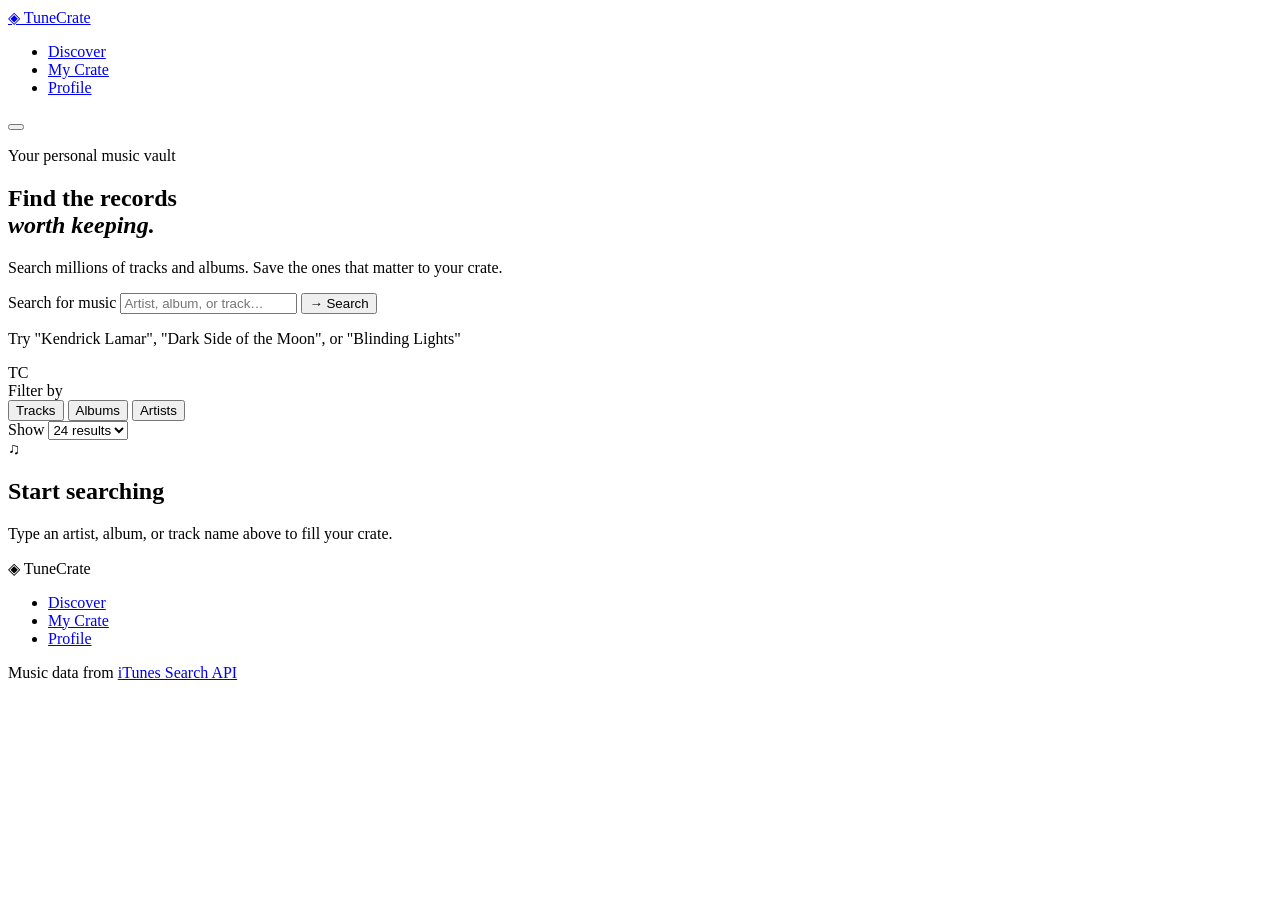
==== index.html @ ae866978 "added index.html" ====
<!DOCTYPE html>
<html lang="en">
<head>
  <meta charset="UTF-8" />
  <meta name="viewport" content="width=device-width, initial-scale=1.0" />
  <title>TuneCrate — Discover Music</title>
  <link rel="preconnect" href="https://fonts.googleapis.com" />
  <link rel="preconnect" href="https://fonts.gstatic.com" crossorigin />
  <link href="https://fonts.googleapis.com/css2?family=Syne:wght@700;800&family=Inter:wght@400;500;600&display=swap" rel="stylesheet" />
  <link rel="stylesheet" href="css/style.css" />
</head>
<body>
  <header class="site-header">
    <nav class="nav" aria-label="Main navigation">
      <a href="index.html" class="nav__logo" aria-label="TuneCrate home">
        <span class="nav__logo-icon" aria-hidden="true">◈</span>
        TuneCrate
      </a>
      <ul class="nav__links" role="list">
        <li><a href="index.html" class="nav__link nav__link--active" aria-current="page">Discover</a></li>
        <li><a href="saved.html" class="nav__link">My Crate</a></li>
        <li><a href="login.html" class="nav__link">Profile</a></li>
      </ul>
      <button class="nav__menu-btn" aria-label="Toggle menu" aria-expanded="false" aria-controls="nav-links-mobile">
        <span class="nav__menu-bar"></span>
        <span class="nav__menu-bar"></span>
        <span class="nav__menu-bar"></span>
      </button>
    </nav>
    <ul class="nav__links--mobile" id="nav-links-mobile" role="list" hidden>
      <li><a href="index.html" class="nav__link nav__link--active" aria-current="page">Discover</a></li>
      <li><a href="saved.html" class="nav__link">My Crate</a></li>
      <li><a href="login.html" class="nav__link">Profile</a></li>
    </ul>
  </header>

  <main id="main-content">
    <section class="hero" aria-labelledby="hero-heading">
      <div class="hero__inner">
        <p class="hero__eyebrow">Your personal music vault</p>
        <h1 class="hero__heading" id="hero-heading">
          Find the records<br />
          <em>worth keeping.</em>
        </h1>
        <p class="hero__sub">
          Search millions of tracks and albums. Save the ones that matter to your crate.
        </p>
        <form class="search-form" id="search-form" role="search" novalidate>
          <div class="search-form__row">
            <label for="search-input" class="sr-only">Search for music</label>
            <input
              type="search"
              id="search-input"
              name="query"
              class="search-form__input"
              placeholder="Artist, album, or track…"
              minlength="2"
              required
              autocomplete="off"
              aria-required="true"
              aria-describedby="search-hint"
            />
            <button type="submit" class="search-form__btn" aria-label="Search">
              <span aria-hidden="true">→</span> Search
            </button>
          </div>
          <p class="search-form__hint" id="search-hint">Try "Kendrick Lamar", "Dark Side of the Moon", or "Blinding Lights"</p>
          <p class="search-form__error" id="search-error" role="alert" aria-live="polite" hidden></p>
        </form>
      </div>
      <div class="hero__vinyl" aria-hidden="true">
        <div class="vinyl">
          <div class="vinyl__label">
            <span class="vinyl__label-text">TC</span>
          </div>
        </div>
      </div>
    </section>
    <section class="filter-bar" aria-label="Filter results">
      <div class="filter-bar__inner">
        <span class="filter-bar__label">Filter by</span>
        <div class="filter-bar__chips" role="group" aria-label="Media type filter">
          <button class="chip chip--active" data-type="musicTrack" aria-pressed="true">Tracks</button>
          <button class="chip" data-type="album" aria-pressed="false">Albums</button>
          <button class="chip" data-type="musicArtist" aria-pressed="false">Artists</button>
        </div>
        <label class="filter-bar__limit-label" for="results-limit">Show</label>
        <select class="filter-bar__select" id="results-limit" name="limit" aria-label="Number of results">
          <option value="12">12 results</option>
          <option value="24" selected>24 results</option>
          <option value="48">48 results</option>
        </select>
      </div>
    </section>
    <section class="results-section" aria-labelledby="results-heading">
      <div class="results-section__inner">
        <div class="state state--empty" id="state-empty">
          <div class="state__icon" aria-hidden="true">♫</div>
          <h2 class="state__heading" id="results-heading">Start searching</h2>
          <p class="state__body">Type an artist, album, or track name above to fill your crate.</p>
        </div>
        <div class="state state--loading" id="state-loading" hidden aria-live="polite" aria-label="Loading results">
          <div class="spinner" aria-hidden="true">
            <div class="spinner__ring"></div>
            <div class="spinner__ring"></div>
            <div class="spinner__ring"></div>
          </div>
          <p class="state__body">Finding tracks…</p>
        </div>

        <div class="state state--error" id="state-error" hidden role="alert" aria-live="assertive">
          <div class="state__icon" aria-hidden="true">✕</div>
          <h2 class="state__heading">Couldn't load results</h2>
          <p class="state__body" id="error-message">Check your connection and try again.</p>
          <button class="btn btn--outline" id="retry-btn">Try again</button>
        </div>

        <div class="state state--no-results" id="state-no-results" hidden>
          <div class="state__icon" aria-hidden="true">◯</div>
          <h2 class="state__heading">No results found</h2>
          <p class="state__body" id="no-results-term">Nothing matched your search. Try a different name.</p>
        </div>

        <div class="results-meta" id="results-meta" hidden>
          <h2 class="results-meta__heading" id="results-heading-live">
            Results for <span class="results-meta__term" id="results-term"></span>
          </h2>
          <p class="results-meta__count" id="results-count"></p>
        </div>

        <div
          class="cards-grid"
          id="cards-grid"
          role="list"
          aria-label="Search results"
          aria-live="polite"
          aria-atomic="false"
        ></div>

      </div>
    </section>

  </main>

  <div class="modal-overlay" id="modal-overlay" hidden aria-modal="true" role="dialog" aria-labelledby="modal-title">
    <div class="modal">
      <button class="modal__close" id="modal-close" aria-label="Close detail view">✕</button>
      <div class="modal__art-wrap">
        <img class="modal__art" id="modal-art" src="" alt="" width="300" height="300" />
      </div>
      <div class="modal__body">
        <p class="modal__genre" id="modal-genre"></p>
        <h2 class="modal__title" id="modal-title"></h2>
        <p class="modal__artist" id="modal-artist"></p>
        <p class="modal__album" id="modal-album"></p>
        <p class="modal__meta" id="modal-meta"></p>
        <div class="modal__actions">
          <button class="btn btn--primary" id="modal-save-btn">+ Add to Crate</button>
          <a class="btn btn--ghost" id="modal-itunes-link" href="#" target="_blank" rel="noopener noreferrer">
            Listen on iTunes ↗
          </a>
        </div>
        <p class="modal__feedback" id="modal-feedback" role="status" aria-live="polite"></p>
      </div>
    </div>
  </div>

  <footer class="site-footer">
    <div class="site-footer__inner">
      <p class="site-footer__brand">
        <span aria-hidden="true">◈</span> TuneCrate
      </p>
      <nav aria-label="Footer navigation">
        <ul class="site-footer__links" role="list">
          <li><a href="index.html" class="site-footer__link">Discover</a></li>
          <li><a href="saved.html" class="site-footer__link">My Crate</a></li>
          <li><a href="login.html" class="site-footer__link">Profile</a></li>
        </ul>
      </nav>
      <p class="site-footer__credit">
        Music data from <a href="https://developer.apple.com/library/archive/documentation/AudioVideo/Conceptual/iTuneSearchAPI/" target="_blank" rel="noopener noreferrer" class="site-footer__link">iTunes Search API</a>
      </p>
    </div>
  </footer>

  <script type="module" src="js/main.js"></script>
</body>
</html>
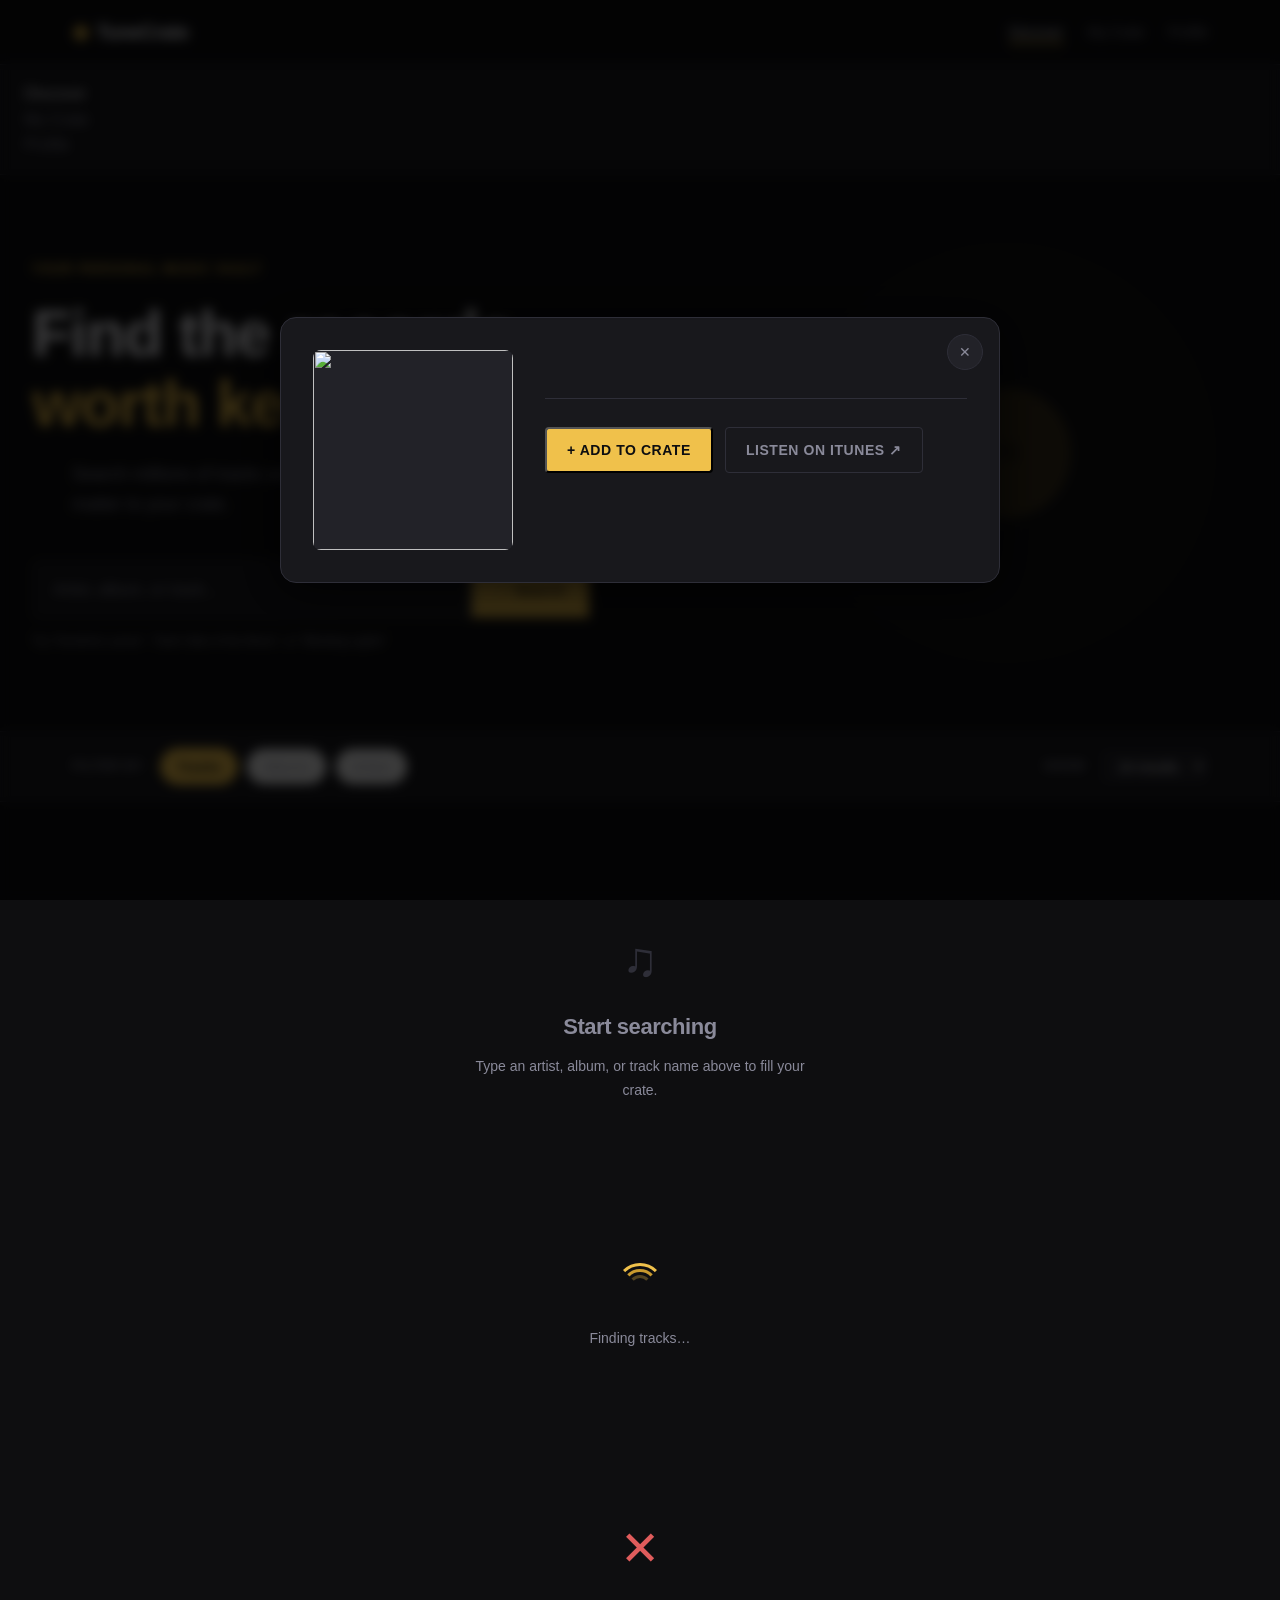
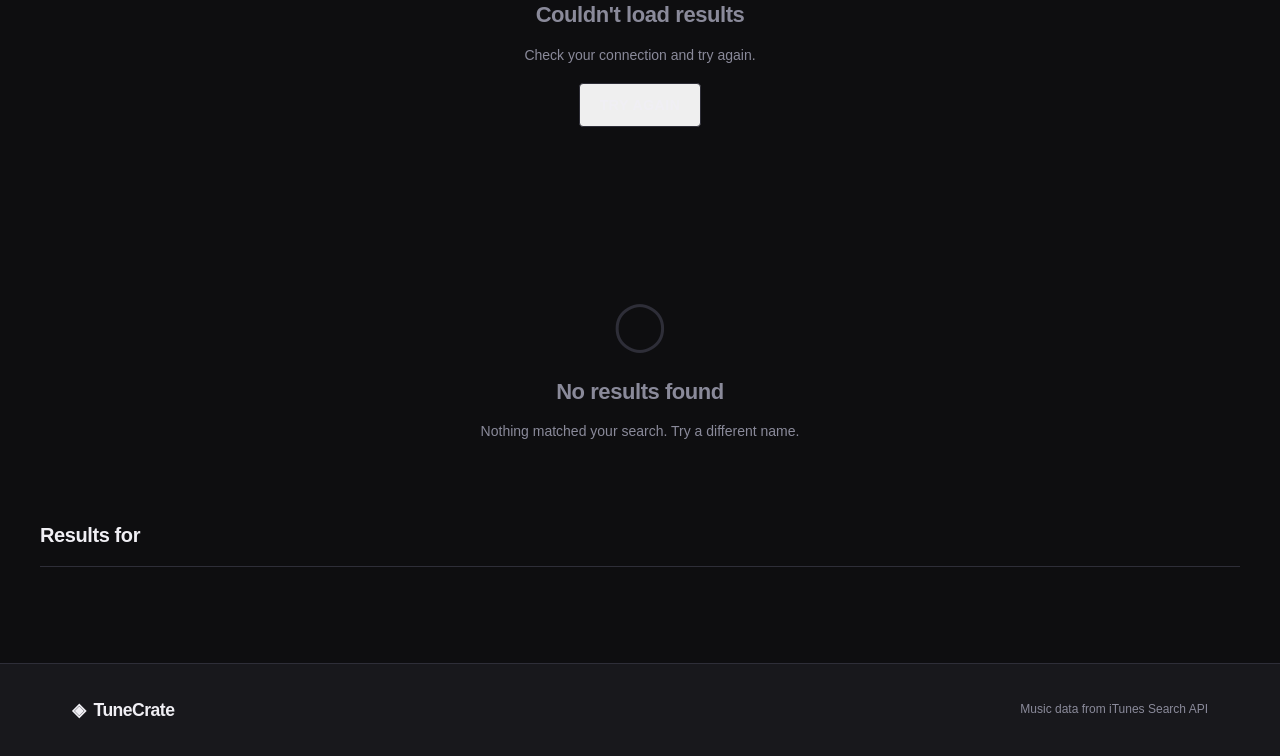
==== commit 4c29ccfd: "significantly shrinked style.css file and removed the extra nav bar in index.html footer" ====
--- a/index.html
+++ b/index.html
@@ -10,6 +10,10 @@
   <link rel="stylesheet" href="css/style.css" />
 </head>
 <body>
+
+  <!-- ═══════════════════════════════════════════
+       HEADER / NAV
+  ════════════════════════════════════════════ -->
   <header class="site-header">
     <nav class="nav" aria-label="Main navigation">
       <a href="index.html" class="nav__logo" aria-label="TuneCrate home">
@@ -35,6 +39,10 @@
   </header>
 
   <main id="main-content">
+
+    <!-- ═══════════════════════════════════════════
+         HERO
+    ════════════════════════════════════════════ -->
     <section class="hero" aria-labelledby="hero-heading">
       <div class="hero__inner">
         <p class="hero__eyebrow">Your personal music vault</p>
@@ -45,6 +53,8 @@
         <p class="hero__sub">
           Search millions of tracks and albums. Save the ones that matter to your crate.
         </p>
+
+        <!-- SEARCH FORM -->
         <form class="search-form" id="search-form" role="search" novalidate>
           <div class="search-form__row">
             <label for="search-input" class="sr-only">Search for music</label>
@@ -68,6 +78,8 @@
           <p class="search-form__error" id="search-error" role="alert" aria-live="polite" hidden></p>
         </form>
       </div>
+
+      <!-- Decorative vinyl grooves -->
       <div class="hero__vinyl" aria-hidden="true">
         <div class="vinyl">
           <div class="vinyl__label">
@@ -76,6 +88,10 @@
         </div>
       </div>
     </section>
+
+    <!-- ═══════════════════════════════════════════
+         FILTER BAR
+    ════════════════════════════════════════════ -->
     <section class="filter-bar" aria-label="Filter results">
       <div class="filter-bar__inner">
         <span class="filter-bar__label">Filter by</span>
@@ -92,13 +108,21 @@
         </select>
       </div>
     </section>
+
+    <!-- ═══════════════════════════════════════════
+         RESULTS AREA
+    ════════════════════════════════════════════ -->
     <section class="results-section" aria-labelledby="results-heading">
       <div class="results-section__inner">
+
+        <!-- State: empty (default) -->
         <div class="state state--empty" id="state-empty">
           <div class="state__icon" aria-hidden="true">♫</div>
           <h2 class="state__heading" id="results-heading">Start searching</h2>
           <p class="state__body">Type an artist, album, or track name above to fill your crate.</p>
         </div>
+
+        <!-- State: loading -->
         <div class="state state--loading" id="state-loading" hidden aria-live="polite" aria-label="Loading results">
           <div class="spinner" aria-hidden="true">
             <div class="spinner__ring"></div>
@@ -108,6 +132,7 @@
           <p class="state__body">Finding tracks…</p>
         </div>
 
+        <!-- State: error -->
         <div class="state state--error" id="state-error" hidden role="alert" aria-live="assertive">
           <div class="state__icon" aria-hidden="true">✕</div>
           <h2 class="state__heading">Couldn't load results</h2>
@@ -115,12 +140,14 @@
           <button class="btn btn--outline" id="retry-btn">Try again</button>
         </div>
 
+        <!-- State: no results -->
         <div class="state state--no-results" id="state-no-results" hidden>
           <div class="state__icon" aria-hidden="true">◯</div>
           <h2 class="state__heading">No results found</h2>
           <p class="state__body" id="no-results-term">Nothing matched your search. Try a different name.</p>
         </div>
 
+        <!-- Results heading (shown when results are present) -->
         <div class="results-meta" id="results-meta" hidden>
           <h2 class="results-meta__heading" id="results-heading-live">
             Results for <span class="results-meta__term" id="results-term"></span>
@@ -128,6 +155,7 @@
           <p class="results-meta__count" id="results-count"></p>
         </div>
 
+        <!-- Cards grid -->
         <div
           class="cards-grid"
           id="cards-grid"
@@ -142,6 +170,9 @@
 
   </main>
 
+  <!-- ═══════════════════════════════════════════
+       DETAIL MODAL
+  ════════════════════════════════════════════ -->
   <div class="modal-overlay" id="modal-overlay" hidden aria-modal="true" role="dialog" aria-labelledby="modal-title">
     <div class="modal">
       <button class="modal__close" id="modal-close" aria-label="Close detail view">✕</button>
@@ -165,18 +196,14 @@
     </div>
   </div>
 
+  <!-- ═══════════════════════════════════════════
+       FOOTER
+  ════════════════════════════════════════════ -->
   <footer class="site-footer">
     <div class="site-footer__inner">
       <p class="site-footer__brand">
         <span aria-hidden="true">◈</span> TuneCrate
       </p>
-      <nav aria-label="Footer navigation">
-        <ul class="site-footer__links" role="list">
-          <li><a href="index.html" class="site-footer__link">Discover</a></li>
-          <li><a href="saved.html" class="site-footer__link">My Crate</a></li>
-          <li><a href="login.html" class="site-footer__link">Profile</a></li>
-        </ul>
-      </nav>
       <p class="site-footer__credit">
         Music data from <a href="https://developer.apple.com/library/archive/documentation/AudioVideo/Conceptual/iTuneSearchAPI/" target="_blank" rel="noopener noreferrer" class="site-footer__link">iTunes Search API</a>
       </p>
@@ -185,4 +212,4 @@
 
   <script type="module" src="js/main.js"></script>
 </body>
-</html>
+</html>
--- a/css/style.css
+++ b/css/style.css
@@ -0,0 +1,490 @@
+:root {
+  --bg:          #0e0e10;
+  --surface:     #18181c;
+  --surface-2:   #222228;
+  --border:      #2e2e38;
+  --accent:      #f0c14b;
+  --accent-dim:  #c99a2e;
+  --text:        #f0eff4;
+  --muted:       #8a8a9a;
+  --error:       #e05c5c;
+  --success:     #4ecb71;
+
+  --font-display: 'Syne', sans-serif;
+  --font-body:    'Inter', sans-serif;
+
+  --radius-sm:   4px;
+  --radius-md:   8px;
+  --radius-lg:   16px;
+  --radius-full: 9999px;
+
+  --max-w: 1200px;
+  --nav-h: 64px;
+  --t:     200ms ease;
+}
+
+
+/* ── Reset ── */
+*, *::before, *::after { box-sizing: border-box; margin: 0; padding: 0; }
+
+body {
+  background: var(--bg);
+  color: var(--text);
+  font-family: var(--font-body);
+  line-height: 1.6;
+  min-height: 100vh;
+  display: flex;
+  flex-direction: column;
+}
+
+main  { flex: 1; }
+img   { max-width: 100%; }
+a     { color: inherit; text-decoration: none; }
+ul    { list-style: none; }
+
+button { cursor: pointer; font: inherit; color: inherit; }
+input, select { font: inherit; color: inherit; }
+
+h1, h2, h3 {
+  font-family: var(--font-display);
+  line-height: 1.1;
+  letter-spacing: -0.02em;
+}
+
+@media (prefers-reduced-motion: reduce) {
+  *, *::before, *::after {
+    transition-duration: 0.01ms !important;
+    animation-duration:  0.01ms !important;
+  }
+}
+
+
+/* ── Utilities ── */
+.sr-only {
+  position: absolute;
+  width: 1px; height: 1px;
+  padding: 0; margin: -1px;
+  overflow: hidden;
+  clip: rect(0,0,0,0);
+  white-space: nowrap;
+}
+
+.btn {
+  display: inline-flex;
+  align-items: center;
+  gap: .5rem;
+  padding: .6rem 1.25rem;
+  border-radius: var(--radius-sm);
+  font-size: .875rem;
+  font-weight: 600;
+  letter-spacing: .04em;
+  text-transform: uppercase;
+  white-space: nowrap;
+  transition: background var(--t), color var(--t), border-color var(--t), transform var(--t);
+}
+.btn:focus-visible      { outline: 2px solid var(--accent); outline-offset: 3px; }
+.btn:active             { transform: scale(.97); }
+.btn--primary           { background: var(--accent); color: var(--bg); }
+.btn--primary:hover     { background: var(--accent-dim); }
+.btn--outline           { border: 1px solid var(--border); }
+.btn--outline:hover     { border-color: var(--accent); color: var(--accent); }
+.btn--ghost             { border: 1px solid var(--border); color: var(--muted); }
+.btn--ghost:hover       { color: var(--text); border-color: var(--muted); }
+
+
+/* ── Header & Nav ── */
+.site-header {
+  position: sticky;
+  top: 0;
+  z-index: 100;
+  background: rgba(14,14,16,.9);
+  backdrop-filter: blur(12px);
+  border-bottom: 1px solid var(--border);
+}
+
+.nav {
+  display: flex;
+  align-items: center;
+  justify-content: space-between;
+  max-width: var(--max-w);
+  margin: 0 auto;
+  padding: 0 1.5rem;
+  height: var(--nav-h);
+}
+
+.nav__logo {
+  display: flex;
+  align-items: center;
+  gap: .5rem;
+  font-family: var(--font-display);
+  font-size: 1.25rem;
+  font-weight: 800;
+  letter-spacing: -.03em;
+  transition: color var(--t);
+}
+.nav__logo:hover    { color: var(--accent); }
+.nav__logo-icon     { color: var(--accent); font-size: 1.4rem; }
+
+.nav__links         { display: flex; align-items: center; gap: 1.5rem; }
+
+.nav__link {
+  font-size: .875rem;
+  font-weight: 500;
+  color: var(--muted);
+  padding-bottom: 2px;
+  border-bottom: 2px solid transparent;
+  transition: color var(--t), border-color var(--t);
+}
+.nav__link:hover        { color: var(--text); }
+.nav__link--active      { color: var(--text); border-bottom-color: var(--accent); }
+.nav__link:focus-visible { outline: 2px solid var(--accent); outline-offset: 4px; border-radius: var(--radius-sm); }
+
+.nav__menu-btn {
+  display: none;
+  flex-direction: column;
+  gap: 5px;
+  padding: .5rem;
+}
+.nav__menu-bar { width: 22px; height: 2px; background: var(--text); }
+
+.nav__links--mobile {
+  display: flex;
+  flex-direction: column;
+  background: var(--surface);
+  border-top: 1px solid var(--border);
+  padding: 1rem 1.5rem;
+}
+.nav__links--mobile .nav__link          { padding: .75rem 0; font-size: 1rem; border-bottom: none; border-top: 1px solid var(--border); }
+.nav__links--mobile .nav__link:first-child { border-top: none; }
+
+
+/* ── Hero ── */
+.hero {
+  position: relative;
+  overflow: hidden;
+  padding: 5rem 1.5rem 4rem;
+  border-bottom: 1px solid var(--border);
+}
+
+.hero__inner {
+  position: relative;
+  z-index: 2;
+  max-width: 640px;
+  margin: 0 auto;
+  text-align: center;
+}
+
+.hero__eyebrow {
+  display: inline-block;
+  font-size: .75rem;
+  font-weight: 600;
+  letter-spacing: .14em;
+  text-transform: uppercase;
+  color: var(--accent);
+  margin-bottom: 1.25rem;
+}
+
+.hero__heading    { font-size: clamp(2rem, 6vw, 4rem); font-weight: 800; margin-bottom: 1.25rem; }
+.hero__heading em { font-style: normal; color: var(--accent); }
+.hero__sub        { font-size: 1.1rem; color: var(--muted); max-width: 480px; margin: 0 auto 2.5rem; line-height: 1.7; }
+
+.hero__vinyl {
+  position: absolute;
+  right: -120px;
+  top: 50%;
+  transform: translateY(-50%);
+  opacity: .12;
+  pointer-events: none;
+  z-index: 1;
+}
+
+.vinyl {
+  width: 420px;
+  height: 420px;
+  border-radius: 50%;
+  background: repeating-radial-gradient(circle at center, #333 0px, #333 2px, #1a1a1a 2px, #1a1a1a 6px);
+  display: flex;
+  align-items: center;
+  justify-content: center;
+  animation: vinyl-spin 12s linear infinite;
+}
+
+.vinyl__label {
+  width: 130px;
+  height: 130px;
+  border-radius: 50%;
+  background: var(--accent);
+  display: flex;
+  align-items: center;
+  justify-content: center;
+}
+
+.vinyl__label-text { font-family: var(--font-display); font-size: 1.4rem; font-weight: 800; color: var(--bg); }
+
+@keyframes vinyl-spin { to { transform: rotate(360deg); } }
+
+
+/* ── Search Form ── */
+.search-form__row {
+  display: flex;
+  border: 1px solid var(--border);
+  border-radius: var(--radius-md);
+  overflow: hidden;
+  background: var(--surface);
+  transition: border-color var(--t), box-shadow var(--t);
+}
+.search-form__row:focus-within {
+  border-color: var(--accent);
+  box-shadow: 0 0 0 3px rgba(240,193,75,.15);
+}
+
+.search-form__input {
+  flex: 1;
+  background: transparent;
+  border: none;
+  outline: none;
+  padding: 1rem 1.25rem;
+}
+.search-form__input::placeholder            { color: var(--muted); }
+.search-form__input::-webkit-search-cancel-button { -webkit-appearance: none; }
+
+.search-form__btn {
+  background: var(--accent);
+  color: var(--bg);
+  padding: 1rem 1.5rem;
+  font-weight: 700;
+  font-size: .875rem;
+  letter-spacing: .04em;
+  transition: background var(--t);
+}
+.search-form__btn:hover { background: var(--accent-dim); }
+
+.search-form__hint  { margin-top: .75rem; font-size: .75rem; color: var(--muted); }
+.search-form__error { margin-top: .75rem; font-size: .875rem; color: var(--error); font-weight: 500; }
+
+
+/* ── Filter Bar ── */
+.filter-bar         { border-bottom: 1px solid var(--border); background: var(--surface); }
+.filter-bar__inner  { display: flex; align-items: center; flex-wrap: wrap; gap: 1rem; max-width: var(--max-w); margin: 0 auto; padding: 1rem 1.5rem; }
+.filter-bar__label  { font-size: .75rem; font-weight: 600; letter-spacing: .1em; text-transform: uppercase; color: var(--muted); }
+.filter-bar__chips  { display: flex; gap: .5rem; }
+
+.chip               { padding: .4rem 1rem; border-radius: var(--radius-full); border: 1px solid var(--border); font-size: .875rem; font-weight: 500; color: var(--muted); transition: background var(--t), color var(--t), border-color var(--t); }
+.chip:hover         { color: var(--text); border-color: var(--muted); }
+.chip--active       { background: var(--accent); border-color: var(--accent); color: var(--bg); font-weight: 700; }
+.chip:focus-visible { outline: 2px solid var(--accent); outline-offset: 2px; }
+
+.filter-bar__limit-label { margin-left: auto; font-size: .75rem; font-weight: 600; letter-spacing: .08em; text-transform: uppercase; color: var(--muted); }
+.filter-bar__select      { background: var(--surface-2); border: 1px solid var(--border); border-radius: var(--radius-sm); padding: .4rem .75rem; font-size: .875rem; }
+.filter-bar__select:focus-visible { outline: 2px solid var(--accent); outline-offset: 2px; }
+
+
+/* ── Results & States ── */
+.results-section        { padding: 2.5rem 1.5rem 4rem; }
+.results-section__inner { max-width: var(--max-w); margin: 0 auto; }
+
+.state {
+  display: flex;
+  flex-direction: column;
+  align-items: center;
+  text-align: center;
+  padding: 5rem 1.5rem;
+  gap: 1rem;
+}
+.state__icon              { font-size: 3rem; color: var(--border); }
+.state--error .state__icon { color: var(--error); }
+.state__heading           { font-size: 1.375rem; font-weight: 700; color: var(--muted); }
+.state__body              { font-size: .875rem; color: var(--muted); max-width: 360px; line-height: 1.7; }
+
+.results-meta {
+  display: flex;
+  align-items: baseline;
+  justify-content: space-between;
+  flex-wrap: wrap;
+  gap: .5rem;
+  margin-bottom: 2rem;
+  padding-bottom: 1.25rem;
+  border-bottom: 1px solid var(--border);
+}
+.results-meta__heading { font-size: 1.25rem; font-weight: 700; }
+.results-meta__term    { color: var(--accent); }
+.results-meta__count   { font-size: .875rem; color: var(--muted); }
+
+
+/* ── Cards Grid ── */
+.cards-grid {
+  display: grid;
+  grid-template-columns: repeat(auto-fill, minmax(200px, 1fr));
+  gap: 1.25rem;
+}
+
+.card {
+  display: flex;
+  flex-direction: column;
+  background: var(--surface);
+  border: 1px solid var(--border);
+  border-radius: var(--radius-md);
+  overflow: hidden;
+  cursor: pointer;
+  transition: transform var(--t), border-color var(--t), box-shadow var(--t);
+}
+.card:hover         { transform: translateY(-4px); border-color: var(--accent); box-shadow: 0 4px 24px rgba(0,0,0,.5); }
+.card:focus-visible { outline: 2px solid var(--accent); outline-offset: 2px; }
+
+.card__art-wrap     { position: relative; width: 100%; aspect-ratio: 1; background: var(--surface-2); overflow: hidden; }
+.card__art          { width: 100%; height: 100%; object-fit: cover; transition: transform var(--t); }
+.card:hover .card__art { transform: scale(1.04); }
+
+.card__art-placeholder {
+  width: 100%;
+  height: 100%;
+  display: flex;
+  align-items: center;
+  justify-content: center;
+  font-size: 2.5rem;
+  color: var(--border);
+}
+
+.card__save-btn {
+  position: absolute;
+  top: .5rem; right: .5rem;
+  width: 32px; height: 32px;
+  border-radius: var(--radius-full);
+  background: rgba(14,14,16,.75);
+  backdrop-filter: blur(6px);
+  display: flex;
+  align-items: center;
+  justify-content: center;
+  font-size: 1rem;
+  color: var(--muted);
+  border: 1px solid var(--border);
+  transition: background var(--t), color var(--t), border-color var(--t);
+}
+.card__save-btn:hover,
+.card__save-btn--saved      { background: var(--accent); color: var(--bg); border-color: var(--accent); }
+.card__save-btn:focus-visible { outline: 2px solid var(--accent); outline-offset: 2px; }
+
+.card__body       { display: flex; flex-direction: column; flex: 1; padding: 1rem; gap: .25rem; }
+.card__title      { font-family: var(--font-display); font-size: .875rem; font-weight: 700; overflow: hidden; text-overflow: ellipsis; white-space: nowrap; }
+.card__artist     { font-size: .75rem; color: var(--muted); overflow: hidden; text-overflow: ellipsis; white-space: nowrap; }
+.card__type-badge { align-self: flex-start; margin-top: .5rem; padding: 2px .5rem; border-radius: var(--radius-full); background: var(--surface-2); border: 1px solid var(--border); font-size: 10px; font-weight: 600; letter-spacing: .06em; text-transform: uppercase; color: var(--muted); }
+
+
+/* ── Modal ── */
+.modal-overlay {
+  position: fixed;
+  inset: 0;
+  z-index: 200;
+  background: rgba(0,0,0,.75);
+  backdrop-filter: blur(6px);
+  display: flex;
+  align-items: center;
+  justify-content: center;
+  padding: 1.5rem;
+  animation: fade-in var(--t);
+}
+@keyframes fade-in { from { opacity: 0; } to { opacity: 1; } }
+
+.modal {
+  position: relative;
+  display: flex;
+  gap: 2rem;
+  background: var(--surface);
+  border: 1px solid var(--border);
+  border-radius: var(--radius-lg);
+  padding: 2rem;
+  max-width: 720px;
+  width: 100%;
+  max-height: 90vh;
+  overflow-y: auto;
+  box-shadow: 0 8px 48px rgba(0,0,0,.7);
+  animation: slide-up var(--t);
+}
+@keyframes slide-up { from { transform: translateY(16px); opacity: 0; } to { transform: none; opacity: 1; } }
+
+.modal__close {
+  position: absolute;
+  top: 1rem; right: 1rem;
+  width: 36px; height: 36px;
+  border-radius: var(--radius-full);
+  display: flex;
+  align-items: center;
+  justify-content: center;
+  font-size: .875rem;
+  color: var(--muted);
+  background: var(--surface-2);
+  border: 1px solid var(--border);
+  transition: color var(--t), border-color var(--t);
+}
+.modal__close:hover       { color: var(--text); border-color: var(--muted); }
+.modal__close:focus-visible { outline: 2px solid var(--accent); outline-offset: 2px; }
+
+.modal__art-wrap  { flex-shrink: 0; width: 200px; height: 200px; border-radius: var(--radius-md); overflow: hidden; background: var(--surface-2); }
+.modal__art       { width: 100%; height: 100%; object-fit: cover; }
+
+.modal__body      { display: flex; flex-direction: column; gap: .75rem; flex: 1; min-width: 0; }
+.modal__genre     { font-size: .75rem; font-weight: 600; letter-spacing: .1em; text-transform: uppercase; color: var(--accent); }
+.modal__title     { font-size: 1.75rem; font-weight: 800; }
+.modal__artist    { font-size: 1.1rem; font-weight: 500; color: var(--muted); }
+.modal__album,
+.modal__meta      { font-size: .875rem; color: var(--muted); }
+.modal__meta      { padding-top: .5rem; border-top: 1px solid var(--border); }
+.modal__actions   { display: flex; flex-wrap: wrap; gap: .75rem; margin-top: .5rem; }
+.modal__feedback  { font-size: .875rem; font-weight: 500; color: var(--success); min-height: 1.5em; }
+
+
+/* ── Footer ── */
+.site-footer        { border-top: 1px solid var(--border); background: var(--surface); padding: 2rem 1.5rem; }
+.site-footer__inner { max-width: var(--max-w); margin: 0 auto; display: flex; align-items: center; justify-content: space-between; flex-wrap: wrap; gap: 1rem; }
+.site-footer__brand { font-family: var(--font-display); font-size: 1.1rem; font-weight: 800; letter-spacing: -.03em; display: flex; align-items: center; gap: .5rem; }
+.site-footer__credit { font-size: .75rem; color: var(--muted); }
+.site-footer__link   { color: var(--muted); transition: color var(--t); }
+.site-footer__link:hover { color: var(--accent); }
+
+
+/* ── Spinner ── */
+.spinner      { position: relative; width: 48px; height: 48px; margin: 0 auto; }
+.spinner__ring { position: absolute; inset: 0; border-radius: 50%; border: 3px solid transparent; animation: spin 1.2s linear infinite; }
+.spinner__ring:nth-child(2) { border-top-color: var(--accent-dim); animation-delay: -.4s; inset: 6px; }
+.spinner__ring:nth-child(3) { border-top-color: rgba(240,193,75,.3); animation-delay: -.8s; inset: 12px; }
+.spinner__ring:nth-child(1) { border-top-color: var(--accent); }
+@keyframes spin { to { transform: rotate(360deg); } }
+
+
+/* ── ≤600px ── */
+@media (max-width: 600px) {
+  .nav__links    { display: none; }
+  .nav__menu-btn { display: flex; }
+
+  .hero          { padding: 3rem 1rem 2.5rem; }
+  .hero__vinyl   { display: none; }
+
+  .search-form__row   { flex-direction: column; }
+  .search-form__input { border-bottom: 1px solid var(--border); }
+  .search-form__btn   { justify-content: center; }
+
+  .filter-bar__limit-label { margin-left: 0; }
+
+  .cards-grid    { grid-template-columns: repeat(2, 1fr); gap: .75rem; }
+
+  .modal         { flex-direction: column; padding: 1.5rem; gap: 1.25rem; align-items: center; }
+  .modal__art-wrap { width: 160px; height: 160px; }
+  .modal__title  { font-size: 1.375rem; }
+
+  .site-footer__inner { flex-direction: column; align-items: flex-start; }
+}
+
+
+/* ── ≥1024px ── */
+@media (min-width: 1024px) {
+  .hero          { padding: 5rem 2rem; }
+  .hero__inner   { text-align: left; margin: 0; max-width: 560px; }
+  .hero__vinyl   { right: 5%; opacity: .18; }
+
+  .cards-grid    { grid-template-columns: repeat(auto-fill, minmax(180px, 1fr)); }
+
+  .results-section,
+  .filter-bar__inner,
+  .nav,
+  .site-footer__inner { padding-left: 2rem; padding-right: 2rem; }
+}
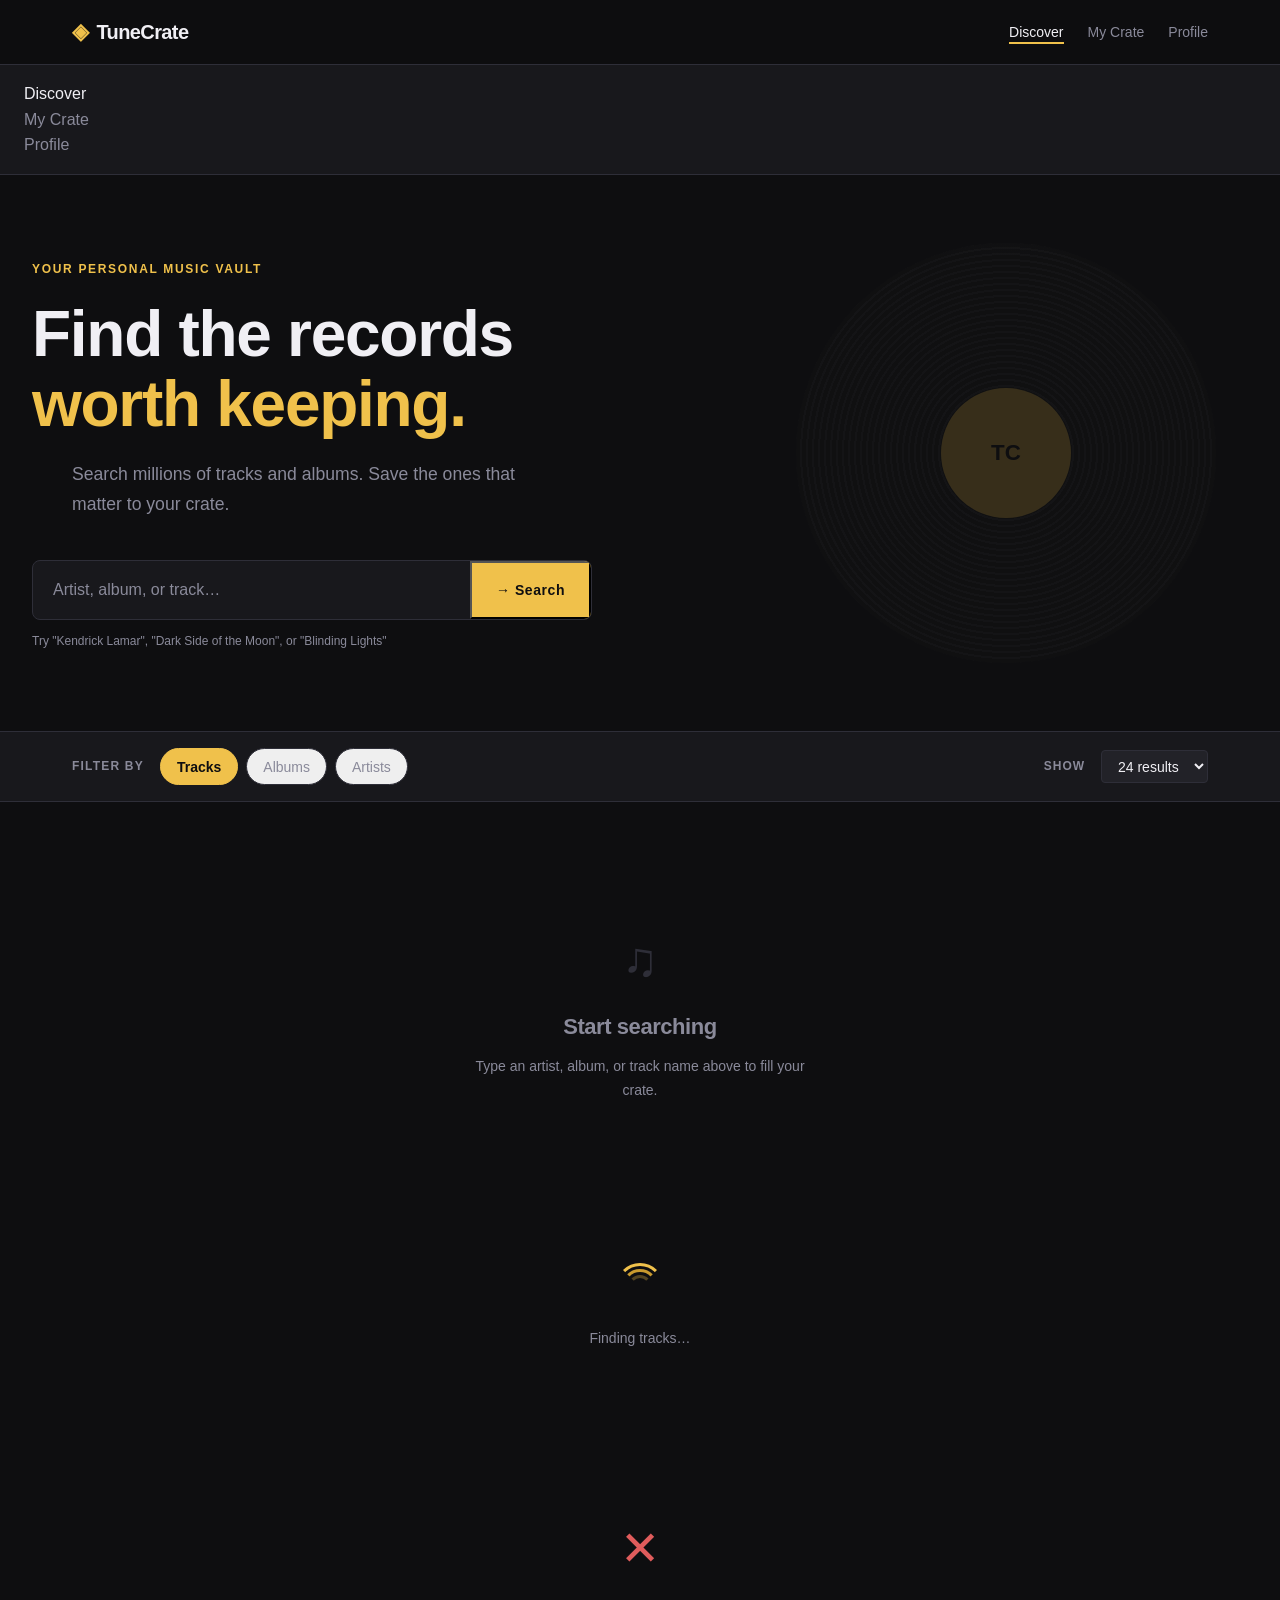
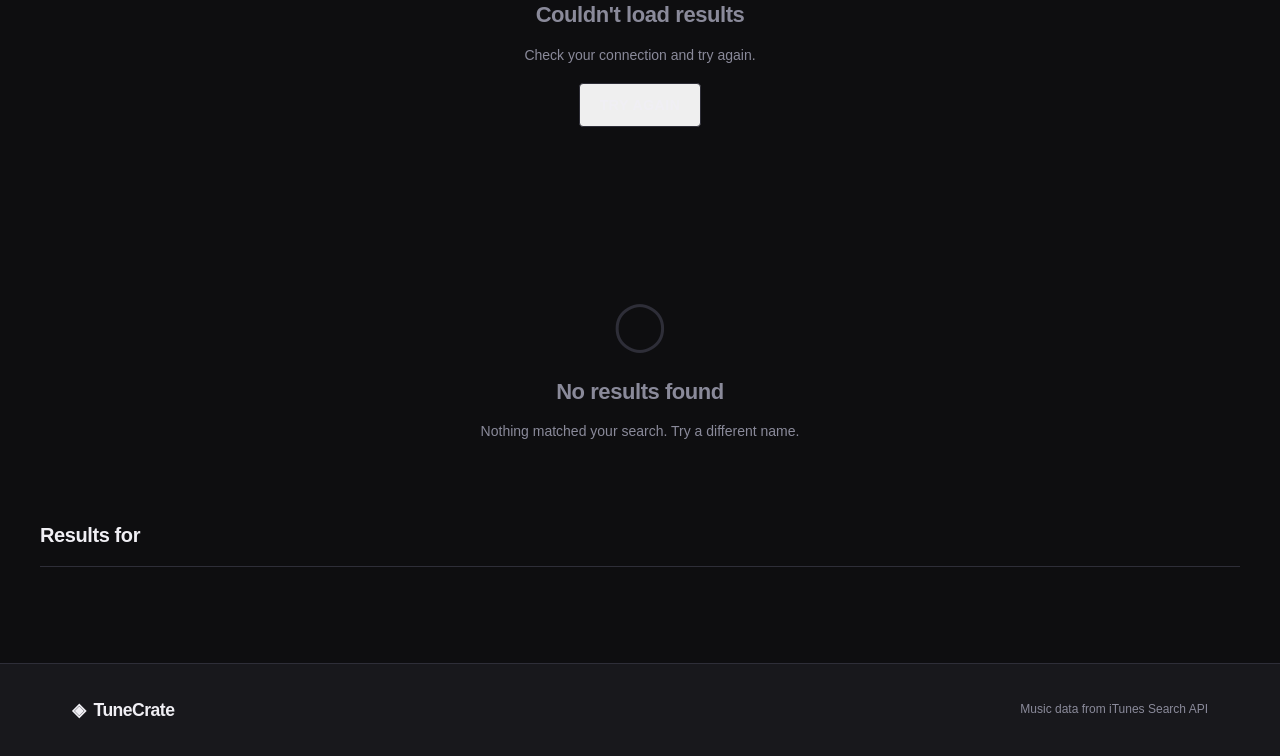
==== commit 4dc8fb4d: "fix: removed a pop-up that stopped you from viewing the main index page upon load; improved css file" ====
--- a/index.html
+++ b/index.html
@@ -10,7 +10,7 @@
   <link rel="stylesheet" href="css/style.css" />
 </head>
 <body>
-
+ 
   <!-- ═══════════════════════════════════════════
        HEADER / NAV
   ════════════════════════════════════════════ -->
@@ -37,9 +37,9 @@
       <li><a href="login.html" class="nav__link">Profile</a></li>
     </ul>
   </header>
-
+ 
   <main id="main-content">
-
+ 
     <!-- ═══════════════════════════════════════════
          HERO
     ════════════════════════════════════════════ -->
@@ -53,7 +53,7 @@
         <p class="hero__sub">
           Search millions of tracks and albums. Save the ones that matter to your crate.
         </p>
-
+ 
         <!-- SEARCH FORM -->
         <form class="search-form" id="search-form" role="search" novalidate>
           <div class="search-form__row">
@@ -78,7 +78,7 @@
           <p class="search-form__error" id="search-error" role="alert" aria-live="polite" hidden></p>
         </form>
       </div>
-
+ 
       <!-- Decorative vinyl grooves -->
       <div class="hero__vinyl" aria-hidden="true">
         <div class="vinyl">
@@ -88,7 +88,7 @@
         </div>
       </div>
     </section>
-
+ 
     <!-- ═══════════════════════════════════════════
          FILTER BAR
     ════════════════════════════════════════════ -->
@@ -108,20 +108,20 @@
         </select>
       </div>
     </section>
-
+ 
     <!-- ═══════════════════════════════════════════
          RESULTS AREA
     ════════════════════════════════════════════ -->
     <section class="results-section" aria-labelledby="results-heading">
       <div class="results-section__inner">
-
+ 
         <!-- State: empty (default) -->
         <div class="state state--empty" id="state-empty">
           <div class="state__icon" aria-hidden="true">♫</div>
           <h2 class="state__heading" id="results-heading">Start searching</h2>
           <p class="state__body">Type an artist, album, or track name above to fill your crate.</p>
         </div>
-
+ 
         <!-- State: loading -->
         <div class="state state--loading" id="state-loading" hidden aria-live="polite" aria-label="Loading results">
           <div class="spinner" aria-hidden="true">
@@ -131,7 +131,7 @@
           </div>
           <p class="state__body">Finding tracks…</p>
         </div>
-
+ 
         <!-- State: error -->
         <div class="state state--error" id="state-error" hidden role="alert" aria-live="assertive">
           <div class="state__icon" aria-hidden="true">✕</div>
@@ -139,14 +139,14 @@
           <p class="state__body" id="error-message">Check your connection and try again.</p>
           <button class="btn btn--outline" id="retry-btn">Try again</button>
         </div>
-
+ 
         <!-- State: no results -->
         <div class="state state--no-results" id="state-no-results" hidden>
           <div class="state__icon" aria-hidden="true">◯</div>
           <h2 class="state__heading">No results found</h2>
           <p class="state__body" id="no-results-term">Nothing matched your search. Try a different name.</p>
         </div>
-
+ 
         <!-- Results heading (shown when results are present) -->
         <div class="results-meta" id="results-meta" hidden>
           <h2 class="results-meta__heading" id="results-heading-live">
@@ -154,7 +154,7 @@
           </h2>
           <p class="results-meta__count" id="results-count"></p>
         </div>
-
+ 
         <!-- Cards grid -->
         <div
           class="cards-grid"
@@ -164,38 +164,13 @@
           aria-live="polite"
           aria-atomic="false"
         ></div>
-
+ 
       </div>
     </section>
-
+ 
   </main>
-
-  <!-- ═══════════════════════════════════════════
-       DETAIL MODAL
-  ════════════════════════════════════════════ -->
-  <div class="modal-overlay" id="modal-overlay" hidden aria-modal="true" role="dialog" aria-labelledby="modal-title">
-    <div class="modal">
-      <button class="modal__close" id="modal-close" aria-label="Close detail view">✕</button>
-      <div class="modal__art-wrap">
-        <img class="modal__art" id="modal-art" src="" alt="" width="300" height="300" />
-      </div>
-      <div class="modal__body">
-        <p class="modal__genre" id="modal-genre"></p>
-        <h2 class="modal__title" id="modal-title"></h2>
-        <p class="modal__artist" id="modal-artist"></p>
-        <p class="modal__album" id="modal-album"></p>
-        <p class="modal__meta" id="modal-meta"></p>
-        <div class="modal__actions">
-          <button class="btn btn--primary" id="modal-save-btn">+ Add to Crate</button>
-          <a class="btn btn--ghost" id="modal-itunes-link" href="#" target="_blank" rel="noopener noreferrer">
-            Listen on iTunes ↗
-          </a>
-        </div>
-        <p class="modal__feedback" id="modal-feedback" role="status" aria-live="polite"></p>
-      </div>
-    </div>
-  </div>
-
+ 
+ 
   <!-- ═══════════════════════════════════════════
        FOOTER
   ════════════════════════════════════════════ -->
@@ -209,7 +184,8 @@
       </p>
     </div>
   </footer>
-
+ 
   <script type="module" src="js/main.js"></script>
 </body>
-</html>+</html>
+ 
--- a/css/style.css
+++ b/css/style.css
@@ -370,68 +370,6 @@
 .card__type-badge { align-self: flex-start; margin-top: .5rem; padding: 2px .5rem; border-radius: var(--radius-full); background: var(--surface-2); border: 1px solid var(--border); font-size: 10px; font-weight: 600; letter-spacing: .06em; text-transform: uppercase; color: var(--muted); }
 
 
-/* ── Modal ── */
-.modal-overlay {
-  position: fixed;
-  inset: 0;
-  z-index: 200;
-  background: rgba(0,0,0,.75);
-  backdrop-filter: blur(6px);
-  display: flex;
-  align-items: center;
-  justify-content: center;
-  padding: 1.5rem;
-  animation: fade-in var(--t);
-}
-@keyframes fade-in { from { opacity: 0; } to { opacity: 1; } }
-
-.modal {
-  position: relative;
-  display: flex;
-  gap: 2rem;
-  background: var(--surface);
-  border: 1px solid var(--border);
-  border-radius: var(--radius-lg);
-  padding: 2rem;
-  max-width: 720px;
-  width: 100%;
-  max-height: 90vh;
-  overflow-y: auto;
-  box-shadow: 0 8px 48px rgba(0,0,0,.7);
-  animation: slide-up var(--t);
-}
-@keyframes slide-up { from { transform: translateY(16px); opacity: 0; } to { transform: none; opacity: 1; } }
-
-.modal__close {
-  position: absolute;
-  top: 1rem; right: 1rem;
-  width: 36px; height: 36px;
-  border-radius: var(--radius-full);
-  display: flex;
-  align-items: center;
-  justify-content: center;
-  font-size: .875rem;
-  color: var(--muted);
-  background: var(--surface-2);
-  border: 1px solid var(--border);
-  transition: color var(--t), border-color var(--t);
-}
-.modal__close:hover       { color: var(--text); border-color: var(--muted); }
-.modal__close:focus-visible { outline: 2px solid var(--accent); outline-offset: 2px; }
-
-.modal__art-wrap  { flex-shrink: 0; width: 200px; height: 200px; border-radius: var(--radius-md); overflow: hidden; background: var(--surface-2); }
-.modal__art       { width: 100%; height: 100%; object-fit: cover; }
-
-.modal__body      { display: flex; flex-direction: column; gap: .75rem; flex: 1; min-width: 0; }
-.modal__genre     { font-size: .75rem; font-weight: 600; letter-spacing: .1em; text-transform: uppercase; color: var(--accent); }
-.modal__title     { font-size: 1.75rem; font-weight: 800; }
-.modal__artist    { font-size: 1.1rem; font-weight: 500; color: var(--muted); }
-.modal__album,
-.modal__meta      { font-size: .875rem; color: var(--muted); }
-.modal__meta      { padding-top: .5rem; border-top: 1px solid var(--border); }
-.modal__actions   { display: flex; flex-wrap: wrap; gap: .75rem; margin-top: .5rem; }
-.modal__feedback  { font-size: .875rem; font-weight: 500; color: var(--success); min-height: 1.5em; }
-
 
 /* ── Footer ── */
 .site-footer        { border-top: 1px solid var(--border); background: var(--surface); padding: 2rem 1.5rem; }
@@ -467,10 +405,6 @@
 
   .cards-grid    { grid-template-columns: repeat(2, 1fr); gap: .75rem; }
 
-  .modal         { flex-direction: column; padding: 1.5rem; gap: 1.25rem; align-items: center; }
-  .modal__art-wrap { width: 160px; height: 160px; }
-  .modal__title  { font-size: 1.375rem; }
-
   .site-footer__inner { flex-direction: column; align-items: flex-start; }
 }
 
